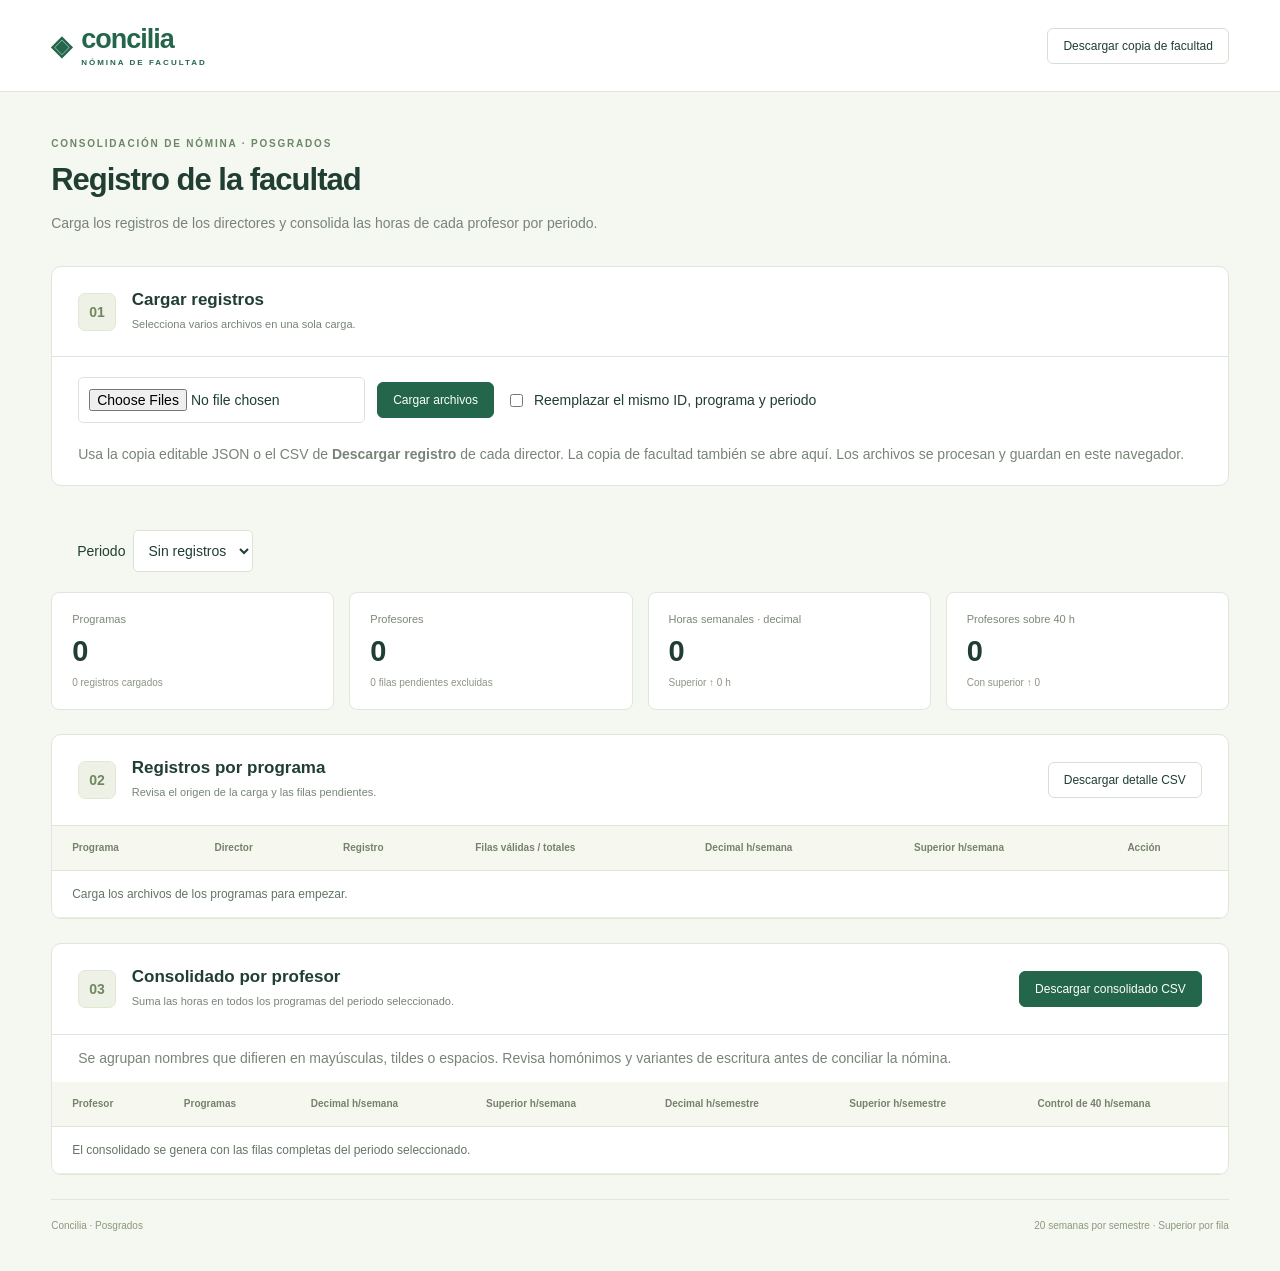
==== facultad/index.html @ 18d92b87 "Add faculty payroll consolidation workspace" ====
<!doctype html>
<html lang="es">
<head>
<meta charset="utf-8">
<meta name="viewport" content="width=device-width, initial-scale=1">
<title>Concilia · Nómina de facultad</title>
<link rel="stylesheet" href="../style.css?v=20261104-3">
<style>
.workspace-controls{display:flex;gap:12px;flex-wrap:wrap;align-items:center;padding:20px 26px}.workspace-controls label{display:flex;gap:8px;align-items:center}.workspace-controls input[type=checkbox]{width:auto}.workspace-controls select{max-width:100%}.import-note{margin:0;padding:0 26px 18px}.faculty-status{margin:12px 0;white-space:pre-line}.faculty-table{min-width:880px}.faculty-exports{display:flex;gap:8px;flex-wrap:wrap;margin-left:auto}.faculty-note{margin:12px 26px}.faculty-empty{padding:24px;color:#627664}.faculty-detail{margin:18px 26px}.faculty-detail summary{cursor:pointer}.faculty-detail .summary-wrap{margin-top:12px}.faculty-table td{vertical-align:top}
</style>
</head>
<body>
<header><span class="brand">◈ <span>concilia<small>NÓMINA DE FACULTAD</small></span></span><div class="header-right"><button id="backup">Descargar copia de facultad</button></div></header>
<main>
<div class="intro"><div><span class="eyebrow">CONSOLIDACIÓN DE NÓMINA · POSGRADOS</span><h1>Registro de la facultad</h1><p>Carga los registros de los directores y consolida las horas de cada profesor por periodo.</p></div></div>
<section class="panel">
<div class="section-label"><b>01</b><div><h2>Cargar registros</h2><p>Selecciona varios archivos en una sola carga.</p></div></div>
<div class="workspace-controls"><input id="files" type="file" multiple accept=".json,.csv" aria-label="Archivos de los programas"><button class="primary" id="import">Cargar archivos</button><label><input type="checkbox" id="replace"> Reemplazar el mismo ID, programa y periodo</label></div>
<p class="import-note">Usa la copia editable JSON o el CSV de <b>Descargar registro</b> de cada director. La copia de facultad también se abre aquí. Los archivos se procesan y guardan en este navegador.</p>
</section>
<p id="status" class="faculty-status" role="status"></p>
<div class="workspace-controls"><label>Periodo <select id="period"></select></label></div>
<div class="stats" id="stats"></div>
<section class="panel">
<div class="section-label"><b>02</b><div><h2>Registros por programa</h2><p>Revisa el origen de la carga y las filas pendientes.</p></div><div class="faculty-exports"><button id="detail-csv">Descargar detalle CSV</button></div></div>
<div class="summary-wrap"><table class="faculty-table"><thead><tr><th>Programa</th><th>Director</th><th>Registro</th><th>Filas válidas / totales</th><th>Decimal h/semana</th><th>Superior h/semana</th><th>Acción</th></tr></thead><tbody id="records"></tbody></table></div>
<div id="detail"></div>
</section>
<section class="panel">
<div class="section-label"><b>03</b><div><h2>Consolidado por profesor</h2><p>Suma las horas en todos los programas del periodo seleccionado.</p></div><div class="faculty-exports"><button class="primary" id="summary-csv">Descargar consolidado CSV</button></div></div>
<p class="faculty-note">Se agrupan nombres que difieren en mayúsculas, tildes o espacios. Revisa homónimos y variantes de escritura antes de conciliar la nómina.</p>
<div class="summary-wrap"><table class="faculty-table"><thead><tr><th>Profesor</th><th>Programas</th><th>Decimal h/semana</th><th>Superior h/semana</th><th>Decimal h/semestre</th><th>Superior h/semestre</th><th>Control de 40 h/semana</th></tr></thead><tbody id="summary"></tbody></table></div>
</section>
<footer><span>Concilia · Posgrados</span><span>20 semanas por semestre · Superior por fila</span></footer>
</main>
<script src="../catalog.js?v=20261104-3"></script>
<script src="../thesis-rules.js?v=20261104-3"></script>
<script src="../model.js?v=20261104-3"></script>
<script src="faculty.js"></script>
</body>
</html>
---- style.css ----
:root{--ink:#203e34;--muted:#788478;--green:#24664c;--line:#e0e6dc;--bg:#f5f7f1}*{box-sizing:border-box}body{margin:0;font:14px 'Segoe UI',Arial,sans-serif;color:var(--ink);background:var(--bg)}button,input,select{font:inherit}button,.button{display:inline-block;background:#fff;border:1px solid #d6dfd1;padding:10px 15px;border-radius:6px;color:var(--ink);cursor:pointer;text-decoration:none;font-size:12px}button:hover,.button:hover{background:#eaf0e5}button:focus-visible,.button:focus-within,summary:focus-visible{outline:3px solid #87ab73;outline-offset:3px}.primary{background:var(--green);border-color:var(--green);color:#fff}.primary:hover{background:#194c38}header{display:flex;align-items:center;justify-content:space-between;gap:20px;padding:24px 4vw;background:#fff;border-bottom:1px solid var(--line)}.brand{display:flex;align-items:center;gap:10px;color:var(--green);text-decoration:none;font-size:27px;font-weight:650;letter-spacing:-1px}.brand small{display:block;font-size:8px;font-weight:600;letter-spacing:2px;margin-top:3px}.header-right{display:flex;align-items:center;gap:10px}.semester{font-size:11px;color:var(--muted);margin-right:15px}main{max-width:1520px;margin:auto;padding:42px 4vw 20px}.intro{display:flex;align-items:center;justify-content:space-between;gap:20px;margin-bottom:30px}.eyebrow{font-size:10px;letter-spacing:1.8px;font-weight:700;color:#6b8766}h1{font-size:31px;font-weight:650;letter-spacing:-1px;margin:12px 0}p{line-height:1.7;color:var(--muted)}.intro p{margin-bottom:0}.doc-badge{font:10px Consolas,monospace;white-space:nowrap;color:#7e8d76;border:1px solid var(--line);padding:10px;border-radius:5px}.panel{background:#fff;border:1px solid var(--line);border-radius:10px;overflow:hidden;margin:24px 0}.section-label{display:flex;align-items:center;gap:16px;padding:23px 26px;border-bottom:1px solid var(--line)}.section-label>b{font-size:14px;font-weight:600;background:#eef2e6;border:1px solid #e0e8d4;padding:10px;border-radius:7px;color:#71875d}.section-label h2{font-size:17px;margin:0}.section-label p{font-size:11px;margin:5px 0 0}.section-label>button{margin-left:auto;white-space:nowrap}.metadata{display:grid;grid-template-columns:2fr 1.2fr .65fr;gap:20px;padding:24px 26px}.metadata label{font-size:11px;font-weight:600;color:#6b7c68}input,select{padding:11px 10px;background:#fff;border:1px solid #dce3d6;border-radius:5px;color:var(--ink);outline-offset:-1px}input:focus,select:focus{outline:2px solid #759b66}.metadata input,.metadata select{display:block;width:100%;margin-top:9px;font-size:12px}.save-line{display:flex;justify-content:space-between;padding:0 26px 20px;gap:15px;font-size:10px;color:#829077}.stats{display:grid;grid-template-columns:repeat(4,1fr);gap:15px}.stat{background:#fff;border:1px solid var(--line);border-radius:8px;padding:20px}.stat label{display:block;color:#7b8976;font-size:11px}.stat strong{display:block;font-size:29px;margin:10px 0 5px;font-weight:650}.stat small{font-size:10px;color:#8b9682}.stat.warn{background:#fcf4e5;border-color:#e9dbc0}.stat.warn strong{color:#aa7a30}.guidance{padding:15px 26px;background:#fbfcf8;display:grid;grid-template-columns:1fr 1fr 1.35fr;gap:22px}.guidance p{font-size:11px;margin:0}.guidance b{color:#526a4b}.sheet-wrap{overflow:auto;max-height:65vh}table{width:100%;border-collapse:collapse;text-align:left}#sheet{min-width:1700px;table-layout:fixed}th{font-size:10px;font-weight:600;line-height:1.6;color:#75836b;background:#f6f8f0;padding:14px 9px;vertical-align:top;border-bottom:1px solid var(--line)}#sheet th:first-child{width:225px}#sheet th:nth-child(2){width:85px}#sheet th:nth-child(3){width:240px}#sheet th:nth-child(4){width:100px}#sheet th:nth-child(5){width:100px}#sheet th:nth-child(n+6){width:150px}.input-hours{background:#f7f1e5}.calc{background:#eaf1df}td{font-size:12px;padding:10px;border-bottom:1px solid #e8eddf}#sheet td{padding:7px 6px;vertical-align:top;border-right:1px solid #e8eddf}#sheet input{width:100%;font-size:12px;border-radius:3px;padding:10px 6px}#sheet td.calc{text-align:right;padding:18px 14px;color:#466d34;font-weight:600}.total-col{font-size:13px}#sheet thead{position:sticky;top:0;z-index:1}.delete{padding:5px 0;border:0;background:none;color:#a58874;font-size:9px}.row-note{display:block;font-size:10px;color:#ab7b38;line-height:1.5;margin-top:6px}.sheet-bottom{display:flex;justify-content:space-between;align-items:center;padding:17px 26px;gap:20px}.sheet-bottom span{font-size:10px;color:#919a86}#empty{text-align:center;padding:40px;color:#6c805f}#empty p{font-size:12px}#issues{font-size:11px;line-height:1.7}#issues>div{background:#fbf4e5;padding:16px 26px;color:#a17a35;border-top:1px solid #eee2c7}#issues ul{margin:7px 0;padding-left:18px}.summary-wrap{overflow:auto}.summary-wrap table{min-width:800px}.summary-wrap td{padding:16px 20px}.summary-wrap th{padding:14px 20px}.excess{color:#a77833;background:#fff1d7;border-radius:4px;padding:4px 7px;font-size:10px;display:inline-block;margin-top:5px}.download-panel{display:flex;align-items:center;justify-content:space-between;gap:30px;background:#e7eedc;border:1px solid #d5e0c7;padding:28px;border-radius:10px;margin-top:30px}.download-panel h2{font-size:21px;margin:10px 0}.download-panel p{font-size:12px;max-width:680px;margin-bottom:0}.download-panel button{padding:14px 22px;white-space:nowrap}.rules{margin-top:25px;padding:20px 0;color:#738568;font-size:12px}.rules summary{cursor:pointer}.rules p{max-width:1050px;font-size:11px}footer{display:flex;justify-content:space-between;gap:20px;border-top:1px solid var(--line);padding:20px 0;color:#8c987e;font-size:10px}#toast{display:none;position:fixed;bottom:25px;right:25px;max-width:440px;padding:17px 23px;border-radius:7px;background:#284d3b;color:#fff;box-shadow:0 10px 40px #183e3222;font-size:13px;z-index:5}[hidden]{display:none!important}.storage-error{color:#ae642c!important}@media(max-width:1000px){.stats{grid-template-columns:repeat(2,1fr)}.metadata{grid-template-columns:1fr 1fr}.metadata label:first-child{grid-column:span 2}.guidance{grid-template-columns:1fr}.doc-badge{display:none}.semester{display:none}.intro h1{font-size:28px}}@media(max-width:650px){header{align-items:flex-start;gap:15px;padding:20px;flex-direction:column}.header-right{flex-wrap:wrap}main{padding:28px 15px}.intro h1{font-size:25px}.metadata{display:flex;flex-direction:column;padding:20px}.section-label{padding:18px;flex-wrap:wrap}.section-label>button{margin-left:0}.section-label p{max-width:230px}.save-line{padding:0 20px 20px;flex-direction:column}.stats{gap:10px}.stat{padding:16px}.guidance{padding:18px}.download-panel{flex-direction:column;align-items:flex-start;padding:22px}.download-panel h2{font-size:20px}.sheet-bottom{flex-direction:column;align-items:flex-start;padding:18px}footer{flex-direction:column}.summary-wrap th,.summary-wrap td{padding:12px}.brand{font-size:25px}}

/* Programa automático y regla de dirección por nivel. */
#sheet{min-width:1900px}#sheet th:first-child{width:215px}#sheet th:nth-child(2){width:225px}#sheet th:nth-child(3){width:85px}#sheet th:nth-child(4){width:240px}#sheet th:nth-child(5){width:100px}#sheet th:nth-child(6){width:100px}#sheet th:nth-child(n+7){width:150px}#sheet .program-readonly{background:#f1f4ec;color:#72816b;border-color:transparent;font-size:11px;cursor:default}.thesis-policy{padding:13px 26px;font-size:12px;line-height:1.6;color:#536f41;background:#eef4e6;border-top:1px solid #e1e8d6;border-bottom:1px solid #e1e8d6}

/* Comparación explícita de horas decimales y superiores. */
#sheet{min-width:2050px}.summary-wrap table{min-width:1150px}.rounding-note{padding:15px 26px;margin:0;background:#f2f5eb;color:#738369;font-size:11px;border-top:1px solid #e1e8d6;line-height:1.8}
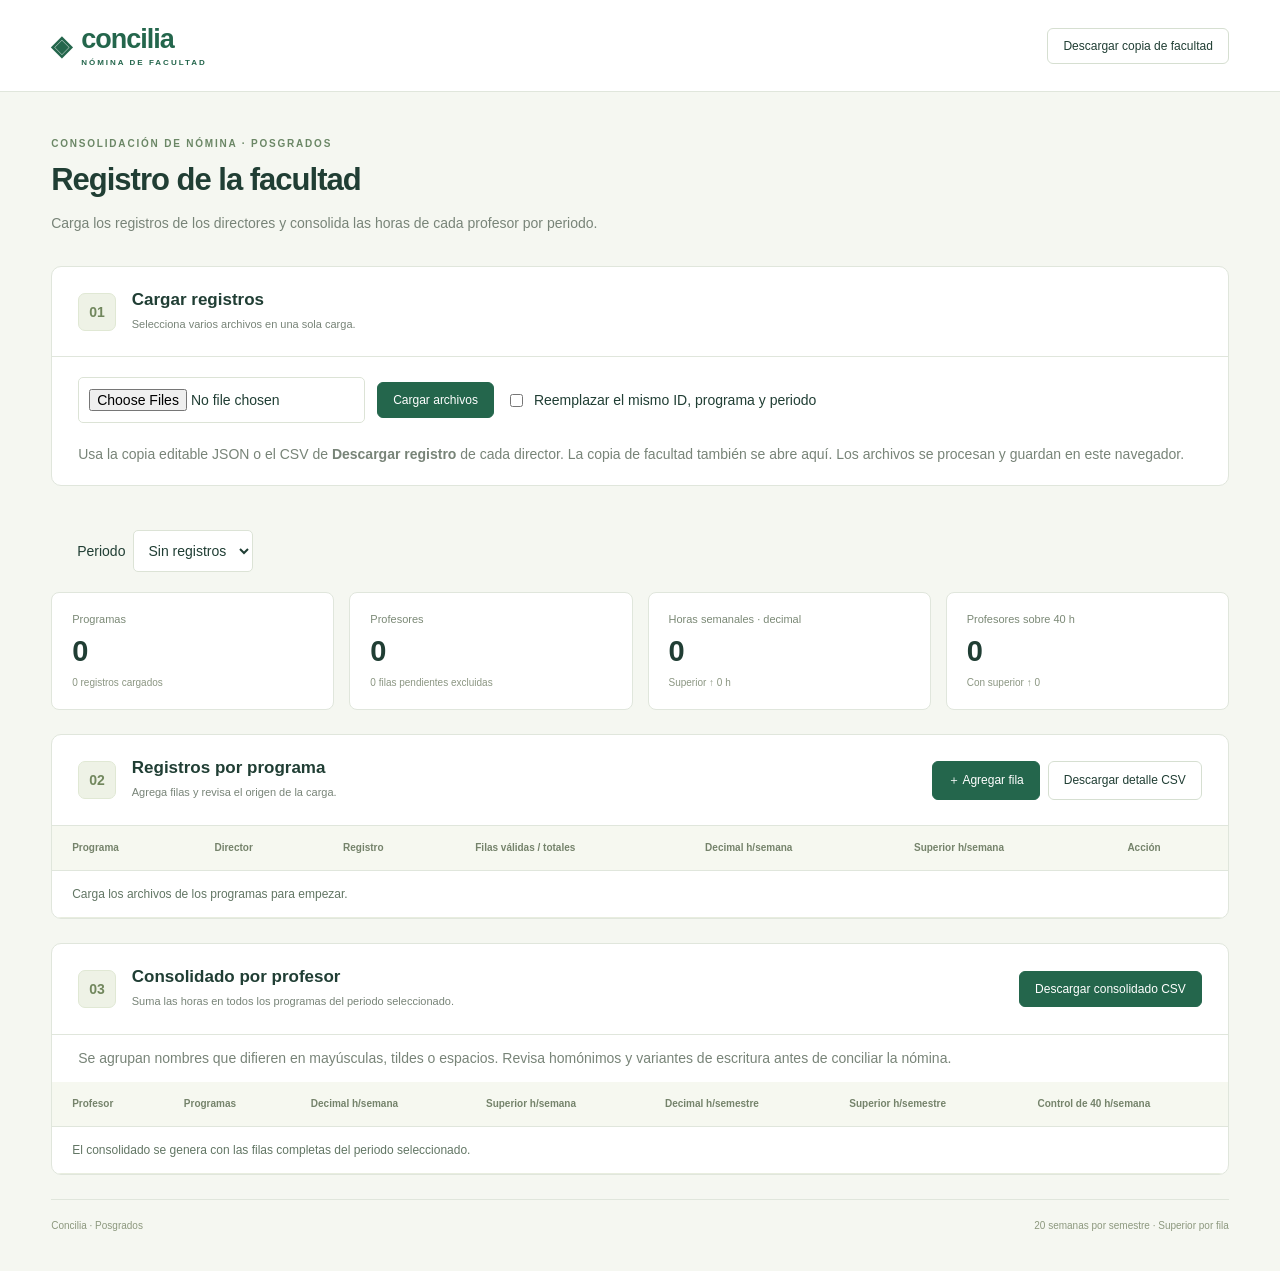
==== commit 2eb76a56: "Allow faculty managers to add workload rows" ====
--- a/facultad/index.html
+++ b/facultad/index.html
@@ -7,6 +7,9 @@
 <link rel="stylesheet" href="../style.css?v=20261104-3">
 <style>
 .workspace-controls{display:flex;gap:12px;flex-wrap:wrap;align-items:center;padding:20px 26px}.workspace-controls label{display:flex;gap:8px;align-items:center}.workspace-controls input[type=checkbox]{width:auto}.workspace-controls select{max-width:100%}.import-note{margin:0;padding:0 26px 18px}.faculty-status{margin:12px 0;white-space:pre-line}.faculty-table{min-width:880px}.faculty-exports{display:flex;gap:8px;flex-wrap:wrap;margin-left:auto}.faculty-note{margin:12px 26px}.faculty-empty{padding:24px;color:#627664}.faculty-detail{margin:18px 26px}.faculty-detail summary{cursor:pointer}.faculty-detail .summary-wrap{margin-top:12px}.faculty-table td{vertical-align:top}
+</style>
+<style>
+.entry-dialog{width:min(720px,calc(100% - 28px));max-height:90vh;overflow:auto;border:1px solid #dbe5db;border-radius:16px;padding:24px;color:#183d2e}.entry-dialog::backdrop{background:#183d2e66}.entry-dialog h2{margin:0 0 16px}.entry-fields{display:grid;grid-template-columns:repeat(2,minmax(0,1fr));gap:12px;border:0;padding:0;margin:12px 0}.entry-dialog label{display:grid;gap:4px;font-size:13px}.entry-dialog input,.entry-dialog select{min-width:0;width:100%;box-sizing:border-box}.entry-dialog [hidden]{display:none}.entry-actions{display:flex;justify-content:flex-end;gap:8px;flex-wrap:wrap}.entry-result{margin:12px 0;color:#4b6656}.entry-error{color:#a12e22}@media(max-width:520px){.entry-fields{grid-template-columns:1fr}}
 </style>
 </head>
 <body>
@@ -22,7 +25,7 @@
 <div class="workspace-controls"><label>Periodo <select id="period"></select></label></div>
 <div class="stats" id="stats"></div>
 <section class="panel">
-<div class="section-label"><b>02</b><div><h2>Registros por programa</h2><p>Revisa el origen de la carga y las filas pendientes.</p></div><div class="faculty-exports"><button id="detail-csv">Descargar detalle CSV</button></div></div>
+<div class="section-label"><b>02</b><div><h2>Registros por programa</h2><p>Agrega filas y revisa el origen de la carga.</p></div><div class="faculty-exports"><button class="primary" id="add-row">＋ Agregar fila</button><button id="detail-csv">Descargar detalle CSV</button></div></div>
 <div class="summary-wrap"><table class="faculty-table"><thead><tr><th>Programa</th><th>Director</th><th>Registro</th><th>Filas válidas / totales</th><th>Decimal h/semana</th><th>Superior h/semana</th><th>Acción</th></tr></thead><tbody id="records"></tbody></table></div>
 <div id="detail"></div>
 </section>
@@ -33,9 +36,32 @@
 </section>
 <footer><span>Concilia · Posgrados</span><span>20 semanas por semestre · Superior por fila</span></footer>
 </main>
+<dialog id="entry-dialog" class="entry-dialog" aria-labelledby="entry-title">
+<h2 id="entry-title">Agregar fila</h2>
+<form id="entry-form">
+<label>Registro de destino <select id="entry-destination"></select></label>
+<fieldset id="entry-new" class="entry-fields">
+<label>Programa <select id="entry-program" required></select></label>
+<label>Periodo <input id="entry-period" placeholder="Ej. 2027-I" maxlength="30" required></label>
+<label>Director o responsable <input id="entry-director" maxlength="150" required></label>
+</fieldset>
+<div class="entry-fields">
+<label>Profesor <input id="entry-teacher" maxlength="150" required></label>
+<label>Curso o actividad <input id="entry-course" maxlength="150" required></label>
+<label>Créditos del curso <input id="entry-credits" type="number" min="0" step="0.01" value="0" required></label>
+<label>Porcentaje del curso <input id="entry-pct" type="number" min="0.01" max="100" step="0.01" value="100" required></label>
+<label>Trabajos de grado <input id="entry-works" type="number" min="0" step="1" value="0" required></label>
+<label>Gestión administrativa h/semana <input id="entry-administration" type="number" min="0" step="0.01" value="0" required></label>
+<label>Investigación h/semana <input id="entry-research" type="number" min="0" step="0.01" value="0" required></label>
+</div>
+<p id="entry-result" class="entry-result" aria-live="polite"></p>
+<p id="entry-error" class="entry-error" role="alert"></p>
+<div class="entry-actions"><button id="entry-cancel" type="button">Cancelar</button><button class="primary" type="submit">Guardar fila</button></div>
+</form>
+</dialog>
 <script src="../catalog.js?v=20261104-3"></script>
 <script src="../thesis-rules.js?v=20261104-3"></script>
 <script src="../model.js?v=20261104-3"></script>
-<script src="faculty.js"></script>
+<script src="faculty.js?v=20261105-2"></script>
 </body>
 </html>
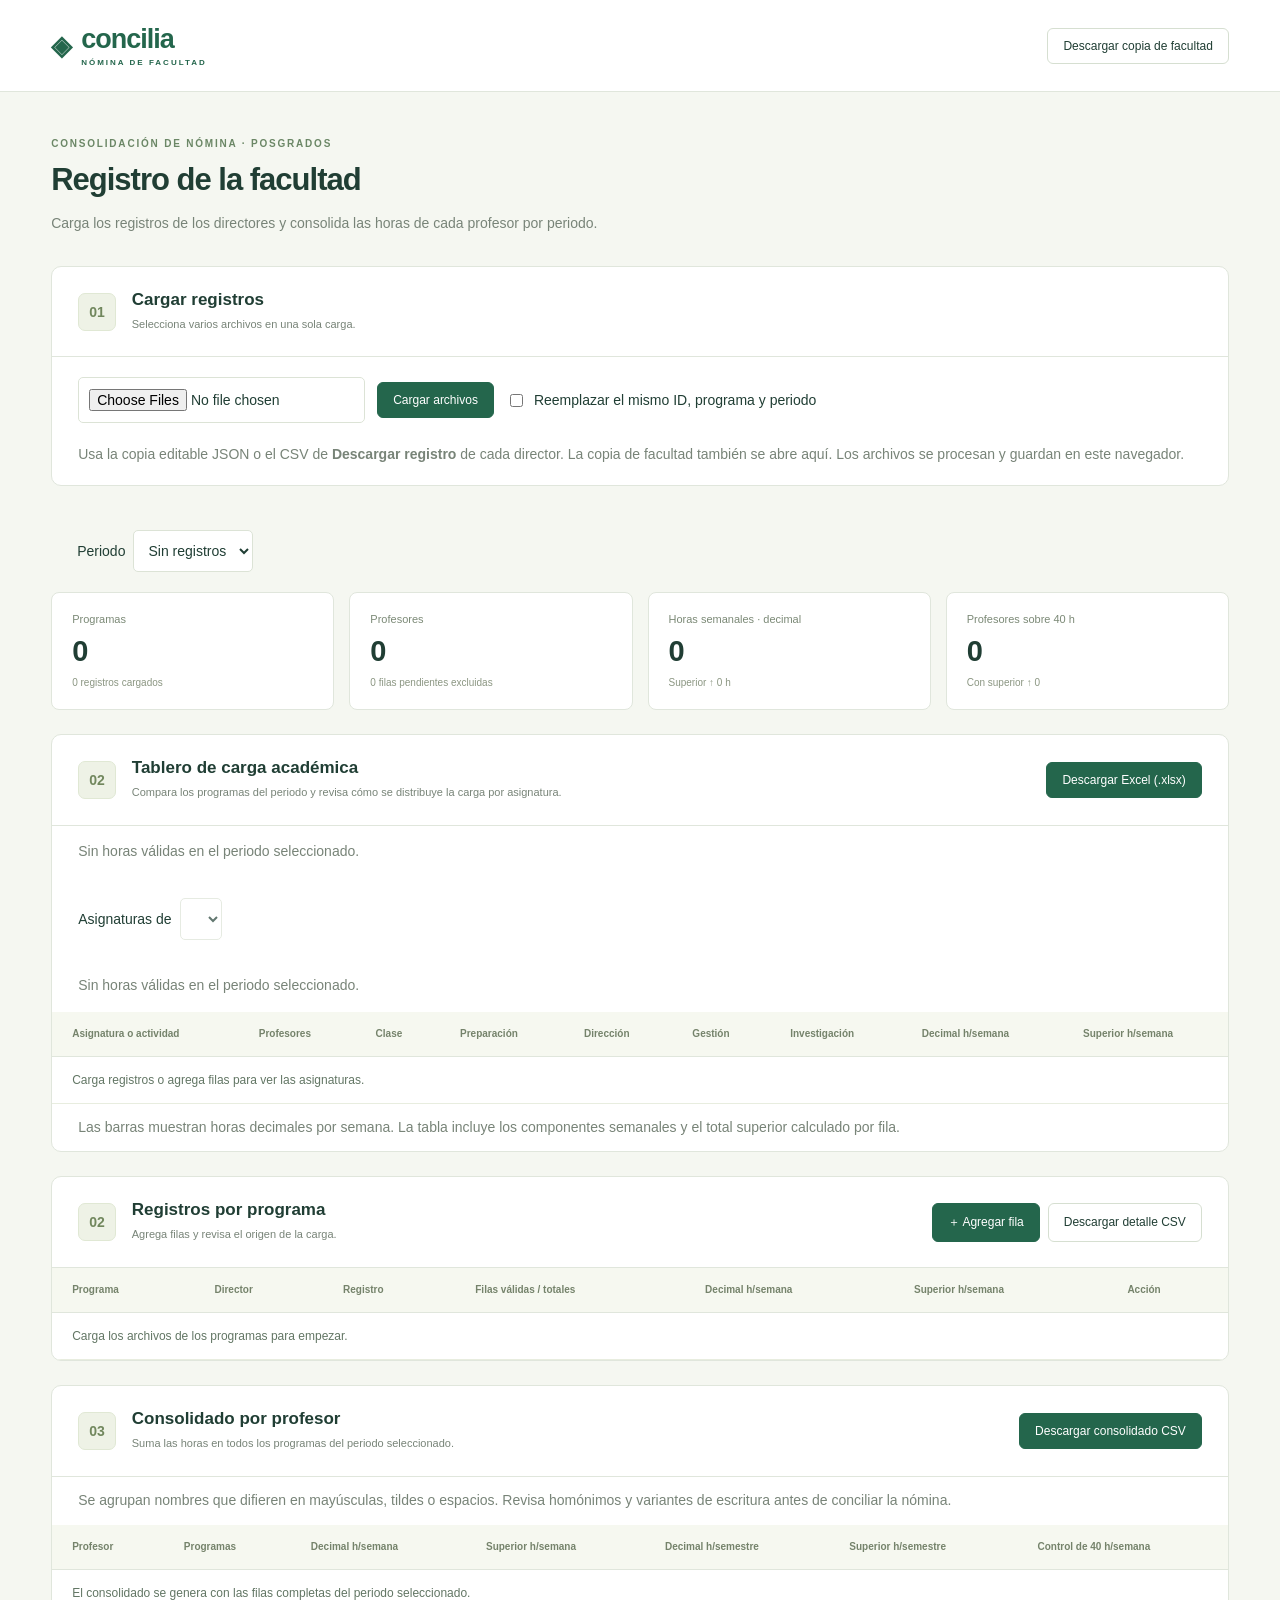
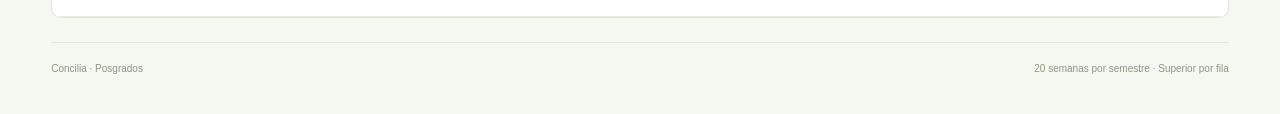
==== commit 9b868dc9: "Add faculty workload dashboard and Excel reports" ====
--- a/facultad/index.html
+++ b/facultad/index.html
@@ -7,6 +7,9 @@
 <link rel="stylesheet" href="../style.css?v=20261104-3">
 <style>
 .workspace-controls{display:flex;gap:12px;flex-wrap:wrap;align-items:center;padding:20px 26px}.workspace-controls label{display:flex;gap:8px;align-items:center}.workspace-controls input[type=checkbox]{width:auto}.workspace-controls select{max-width:100%}.import-note{margin:0;padding:0 26px 18px}.faculty-status{margin:12px 0;white-space:pre-line}.faculty-table{min-width:880px}.faculty-exports{display:flex;gap:8px;flex-wrap:wrap;margin-left:auto}.faculty-note{margin:12px 26px}.faculty-empty{padding:24px;color:#627664}.faculty-detail{margin:18px 26px}.faculty-detail summary{cursor:pointer}.faculty-detail .summary-wrap{margin-top:12px}.faculty-table td{vertical-align:top}
+</style>
+<style>
+.report-bar{max-width:850px;margin:10px 0}.report-bar>div{display:flex;justify-content:space-between;gap:12px;font-size:13px}.report-bar strong{white-space:nowrap}.report-track,.report-track>span{display:block;border-radius:6px;height:8px}.report-track{margin-top:5px;background:#edf3eb}.report-track>span{background:#4a8b68}
 </style>
 <style>
 .entry-dialog{width:min(720px,calc(100% - 28px));max-height:90vh;overflow:auto;border:1px solid #dbe5db;border-radius:16px;padding:24px;color:#183d2e}.entry-dialog::backdrop{background:#183d2e66}.entry-dialog h2{margin:0 0 16px}.entry-fields{display:grid;grid-template-columns:repeat(2,minmax(0,1fr));gap:12px;border:0;padding:0;margin:12px 0}.entry-dialog label{display:grid;gap:4px;font-size:13px}.entry-dialog input,.entry-dialog select{min-width:0;width:100%;box-sizing:border-box}.entry-dialog [hidden]{display:none}.entry-actions{display:flex;justify-content:flex-end;gap:8px;flex-wrap:wrap}.entry-result{margin:12px 0;color:#4b6656}.entry-error{color:#a12e22}@media(max-width:520px){.entry-fields{grid-template-columns:1fr}}
@@ -24,6 +27,14 @@
 <p id="status" class="faculty-status" role="status"></p>
 <div class="workspace-controls"><label>Periodo <select id="period"></select></label></div>
 <div class="stats" id="stats"></div>
+<section class="panel">
+<div class="section-label"><b>02</b><div><h2>Tablero de carga académica</h2><p>Compara los programas del periodo y revisa cómo se distribuye la carga por asignatura.</p></div><div class="faculty-exports"><button class="primary" id="excel">Descargar Excel (.xlsx)</button></div></div>
+<div id="program-chart" class="faculty-note"></div>
+<div class="workspace-controls"><label>Asignaturas de <select id="dashboard-program"></select></label></div>
+<div id="course-chart" class="faculty-note"></div>
+<div class="summary-wrap"><table class="faculty-table"><thead><tr><th>Asignatura o actividad</th><th>Profesores</th><th>Clase</th><th>Preparación</th><th>Dirección</th><th>Gestión</th><th>Investigación</th><th>Decimal h/semana</th><th>Superior h/semana</th></tr></thead><tbody id="dashboard-courses"></tbody></table></div>
+<p class="faculty-note">Las barras muestran horas decimales por semana. La tabla incluye los componentes semanales y el total superior calculado por fila.</p>
+</section>
 <section class="panel">
 <div class="section-label"><b>02</b><div><h2>Registros por programa</h2><p>Agrega filas y revisa el origen de la carga.</p></div><div class="faculty-exports"><button class="primary" id="add-row">＋ Agregar fila</button><button id="detail-csv">Descargar detalle CSV</button></div></div>
 <div class="summary-wrap"><table class="faculty-table"><thead><tr><th>Programa</th><th>Director</th><th>Registro</th><th>Filas válidas / totales</th><th>Decimal h/semana</th><th>Superior h/semana</th><th>Acción</th></tr></thead><tbody id="records"></tbody></table></div>
@@ -62,6 +73,8 @@
 <script src="../catalog.js?v=20261104-3"></script>
 <script src="../thesis-rules.js?v=20261104-3"></script>
 <script src="../model.js?v=20261104-3"></script>
-<script src="faculty.js?v=20261105-2"></script>
+<script src="xlsx.js?v=20261106"></script>
+<script src="reports.js?v=20261106"></script>
+<script src="faculty.js?v=20261106"></script>
 </body>
 </html>
